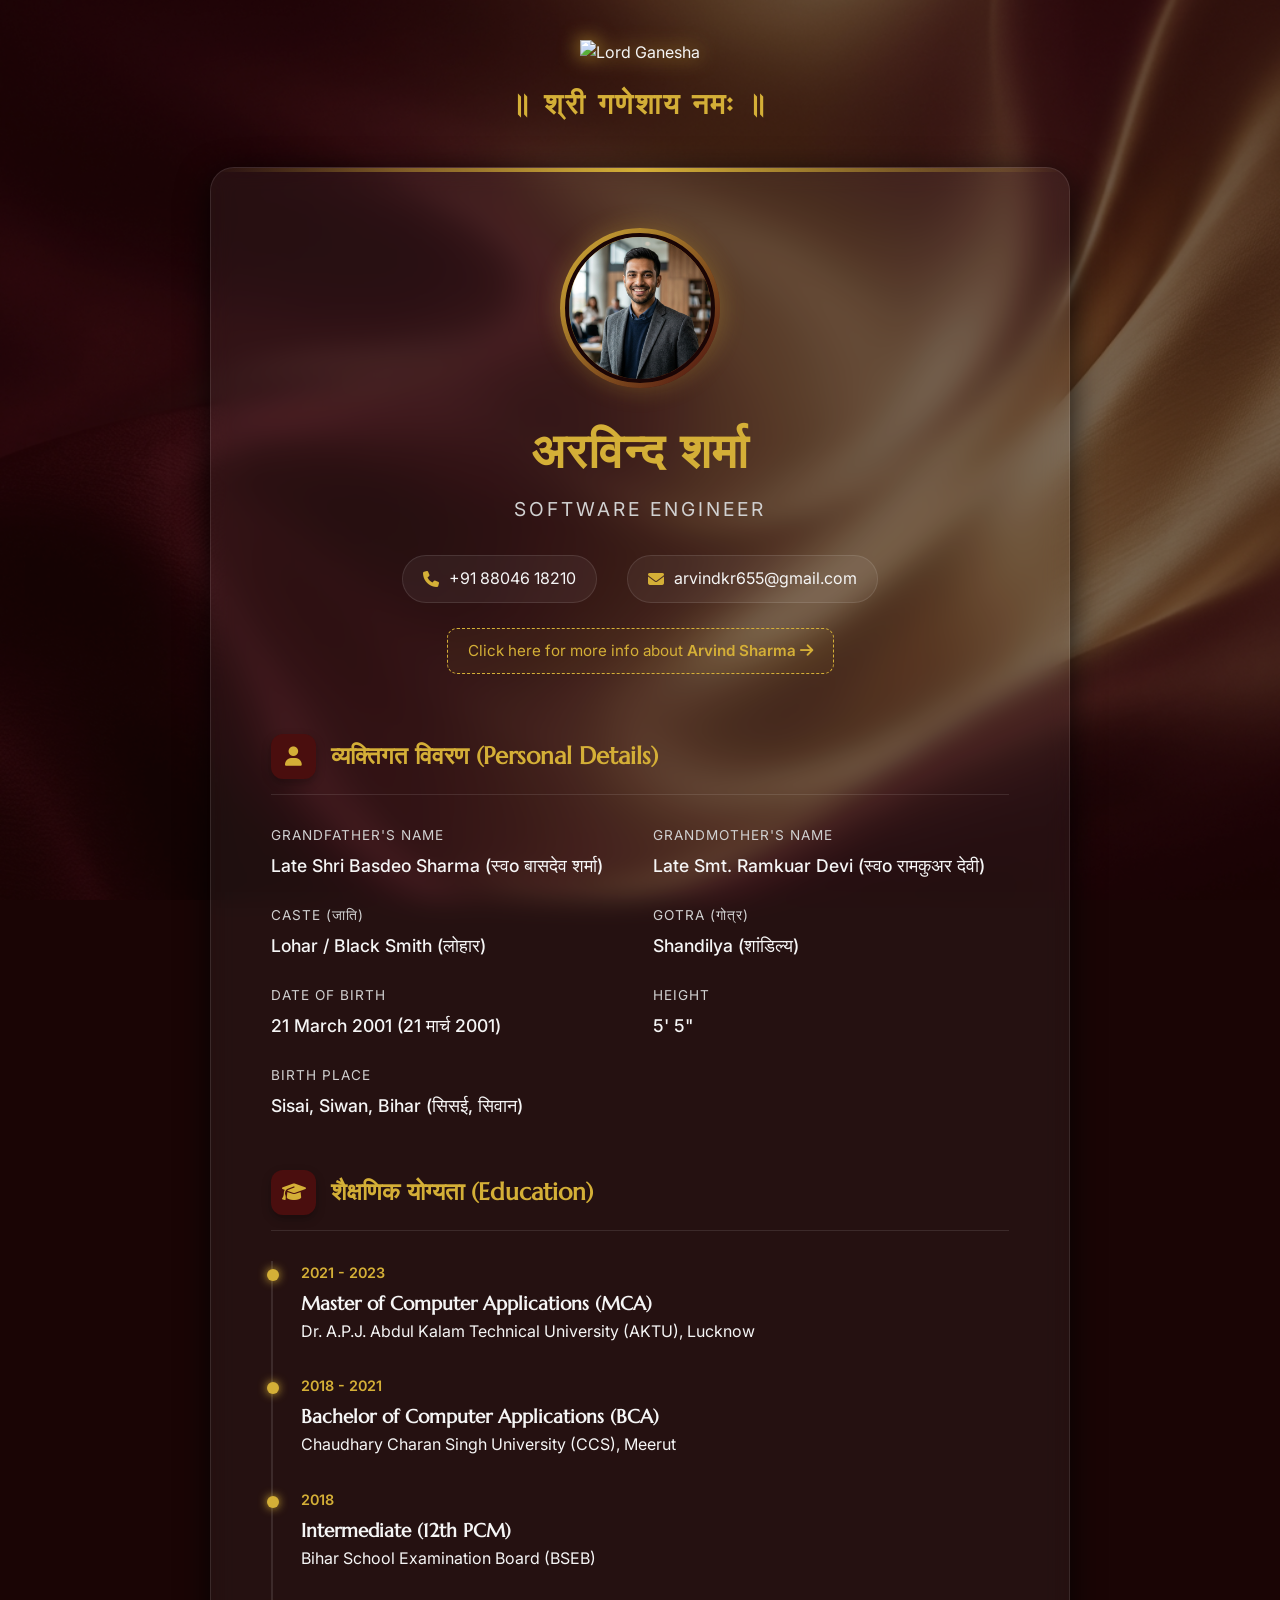
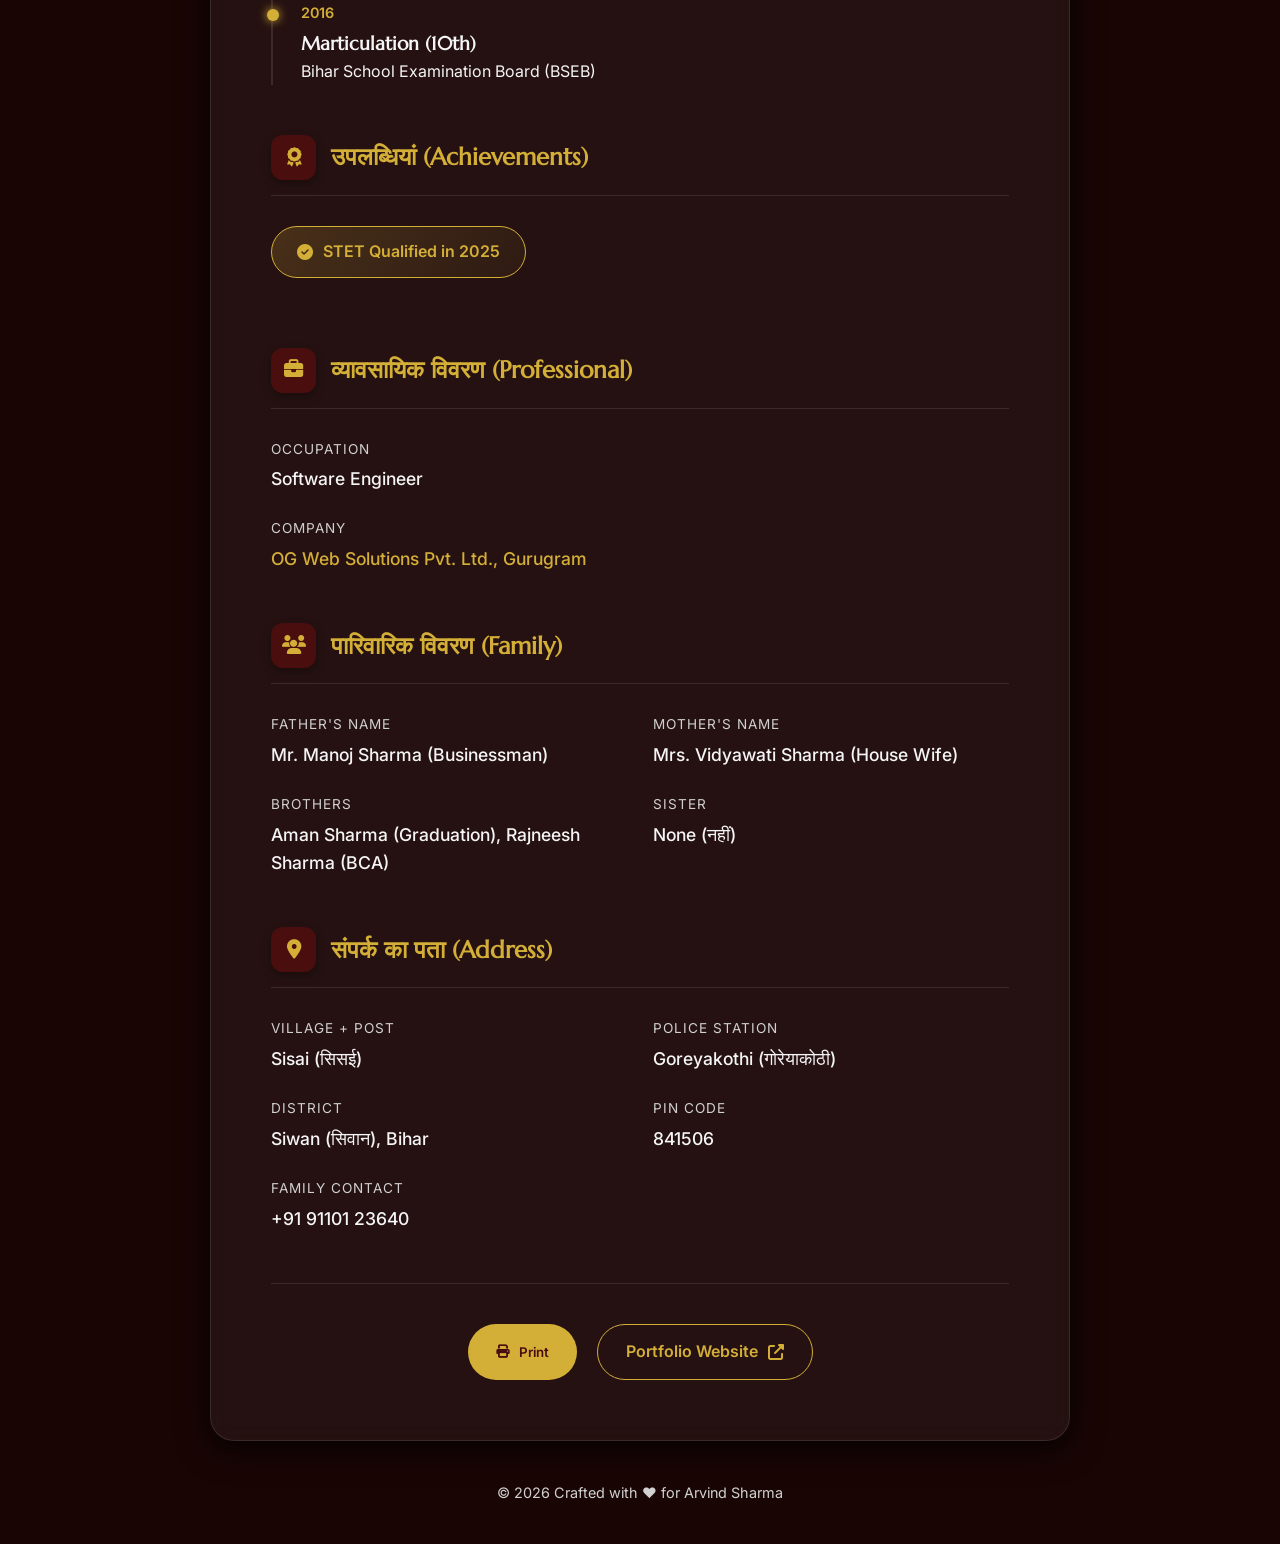
==== biodata.html @ 6a83a0df "today 10/04/2026 1.1" ====
<!DOCTYPE html>
<html lang="en">

<head>
    <meta charset="UTF-8">
    <meta name="viewport" content="width=device-width, initial-scale=1.0">
    <title>certificate | Biodata</title>
    <meta name="description" content="Personal Biodata and Professional Portfolio of Arvind Sharma, Software Engineer.">
    <!-- Google Fonts -->
    <link rel="preconnect" href="https://fonts.googleapis.com">
    <link rel="preconnect" href="https://fonts.gstatic.com" crossorigin>
    <link href="https://fonts.googleapis.com/css2?family=Marcellus&family=Inter:wght@300;400;500;600&display=swap"
        rel="stylesheet">
    <!-- Font Awesome -->
    <link rel="stylesheet" href="https://cdnjs.cloudflare.com/ajax/libs/font-awesome/6.4.0/css/all.min.css">
    <link rel="stylesheet" href="style.css">
</head>

<body>
    <div class="bg-overlay"></div>

    <div class="container">
        <!-- Religious Header -->
        <header class="header animate-fade-down">
            <div class="ganesha-icon">
                <img src="https://cdn-icons-png.flaticon.com/512/3224/3224094.png" alt="Lord Ganesha" id="ganesha-img">
            </div>
            <h2 class="salutation">॥ श्री गणेशाय नमः ॥</h2>
        </header>

        <main class="main-card animate-fade-up">
            <!-- Hero Section -->
            <section class="hero">
                <div class="profile-container">
                    <a href="https://bbcacademy.in/arvind/" target="_blank">
                        <img src="profile.png" alt="Arvind Sharma" class="profile-img">
                    </a>
                </div>
                <h1 class="name"><a href="https://bbcacademy.in/arvind/" target="_blank">अरविन्द शर्मा</a></h1>
                <p class="designation">Software Engineer</p>

                <div class="quick-contact">
                    <a href="tel:+918804618210" class="contact-link"><i class="fas fa-phone"></i> +91 88046 18210</a>
                    <a href="mailto:arvindkr655@gmail.com" class="contact-link"><i class="fas fa-envelope"></i>
                        arvindkr655@gmail.com</a>
                </div>

                <div class="cta-link">
                    <a href="https://bbcacademy.in/arvind/" target="_blank" class="portfolio-btn">
                        Click here for more info about <span>Arvind Sharma</span> <i class="fas fa-arrow-right"></i>
                    </a>
                </div>
            </section>

            <!-- Personal Details (व्यक्तिगत विवरण) -->
            <section class="info-section">
                <div class="section-header">
                    <span class="icon-wrap"><i class="fas fa-user"></i></span>
                    <h2>व्यक्तिगत विवरण (Personal Details)</h2>
                </div>
                <div class="info-grid">
                    <div class="info-item">
                        <label>Grandfather's Name</label>
                        <span>Late Shri Basdeo Sharma (स्वo बासदेव शर्मा)</span>
                    </div>
                    <div class="info-item">
                        <label>Grandmother's Name</label>
                        <span>Late Smt. Ramkuar Devi (स्वo रामकुअर देवी)</span>
                    </div>
                    <div class="info-item">
                        <label>Caste (जाति)</label>
                        <span>Lohar / Black Smith (लोहार)</span>
                    </div>
                    <div class="info-item">
                        <label>Gotra (गोत्र)</label>
                        <span>Shandilya (शांडिल्य)</span>
                    </div>
                    <div class="info-item">
                        <label>Date of Birth</label>
                        <span>21 March 2001 (21 मार्च 2001)</span>
                    </div>
                    <div class="info-item">
                        <label>Height</label>
                        <span>5' 5"</span>
                    </div>
                    <div class="info-item">
                        <label>Birth Place</label>
                        <span>Sisai, Siwan, Bihar (सिसई, सिवान)</span>
                    </div>
                </div>
            </section>

            <!-- Educational Qualification -->
            <section class="info-section">
                <div class="section-header">
                    <span class="icon-wrap"><i class="fas fa-graduation-cap"></i></span>
                    <h2>शैक्षणिक योग्यता (Education)</h2>
                </div>
                <div class="timeline">
                    <div class="timeline-item">
                        <div class="timeline-year">2021 - 2023</div>
                        <div class="timeline-content">
                            <h3>Master of Computer Applications (MCA)</h3>
                            <p>Dr. A.P.J. Abdul Kalam Technical University (AKTU), Lucknow</p>
                        </div>
                    </div>
                    <div class="timeline-item">
                        <div class="timeline-year">2018 - 2021</div>
                        <div class="timeline-content">
                            <h3>Bachelor of Computer Applications (BCA)</h3>
                            <p>Chaudhary Charan Singh University (CCS), Meerut</p>
                        </div>
                    </div>
                    <div class="timeline-item">
                        <div class="timeline-year">2018</div>
                        <div class="timeline-content">
                            <h3>Intermediate (12th PCM)</h3>
                            <p>Bihar School Examination Board (BSEB)</p>
                        </div>
                    </div>
                    <div class="timeline-item">
                        <div class="timeline-year">2016</div>
                        <div class="timeline-content">
                            <h3>Marticulation (10th)</h3>
                            <p>Bihar School Examination Board (BSEB)</p>
                        </div>
                    </div>
                </div>
            </section>

            <!-- Professional / Achievements -->
            <section class="info-section">
                <div class="section-header">
                    <span class="icon-wrap"><i class="fas fa-award"></i></span>
                    <h2>उपलब्धियां (Achievements)</h2>
                </div>
                <div class="achievement-pill">
                    <i class="fas fa-check-circle"></i> STET Qualified in 2025
                </div>
            </section>

            <!-- Professional Details -->
            <section class="info-section">
                <div class="section-header">
                    <span class="icon-wrap"><i class="fas fa-briefcase"></i></span>
                    <h2>व्यावसायिक विवरण (Professional)</h2>
                </div>
                <div class="info-grid full">
                    <div class="info-item">
                        <label>Occupation</label>
                        <span>Software Engineer</span>
                    </div>
                    <div class="info-item">
                        <label>Company</label>
                        <span><a href="https://www.ogwebsolutions.com/" target="_blank" class="company-link">OG Web
                                Solutions Pvt. Ltd., Gurugram</a></span>
                    </div>
                </div>
            </section>

            <!-- Family Background -->
            <section class="info-section">
                <div class="section-header">
                    <span class="icon-wrap"><i class="fas fa-users"></i></span>
                    <h2>पारिवारिक विवरण (Family)</h2>
                </div>
                <div class="info-grid">
                    <div class="info-item">
                        <label>Father's Name</label>
                        <span>Mr. Manoj Sharma (Businessman)</span>
                    </div>
                    <div class="info-item">
                        <label>Mother's Name</label>
                        <span>Mrs. Vidyawati Sharma (House Wife)</span>
                    </div>
                    <div class="info-item">
                        <label>Brothers</label>
                        <span>Aman Sharma (Graduation), Rajneesh Sharma (BCA)</span>
                    </div>
                    <div class="info-item">
                        <label>Sister</label>
                        <span>None (नहीं)</span>
                    </div>
                </div>
            </section>

            <!-- Address -->
            <section class="info-section">
                <div class="section-header">
                    <span class="icon-wrap"><i class="fas fa-map-marker-alt"></i></span>
                    <h2>संपर्क का पता (Address)</h2>
                </div>
                <div class="info-grid">
                    <div class="info-item">
                        <label>Village + Post</label>
                        <span>Sisai (सिसई)</span>
                    </div>
                    <div class="info-item">
                        <label>Police Station</label>
                        <span>Goreyakothi (गोरेयाकोठी)</span>
                    </div>
                    <div class="info-item">
                        <label>District</label>
                        <span>Siwan (सिवान), Bihar</span>
                    </div>
                    <div class="info-item">
                        <label>PIN Code</label>
                        <span>841506</span>
                    </div>
                    <div class="info-item">
                        <label>Family Contact</label>
                        <span>+91 91101 23640</span>
                    </div>
                </div>
            </section>

            <!-- Footer Actions -->
            <div class="footer-actions">
                <button onclick="window.print()" class="btn btn-primary"><i class="fas fa-print"></i> Print</button>
                <a href="https://bbcacademy.in/arvind/" target="_blank" class="btn btn-secondary">Portfolio Website <i
                        class="fas fa-external-link-alt"></i></a>
            </div>
        </main>

        <footer class="footer">
            <p>&copy; 2026 Crafted with ❤️ for Arvind Sharma</p>
        </footer>
    </div>

    <!-- Scroll to Top -->
    <button id="scrollToTop" class="scroll-btn"><i class="fas fa-chevron-up"></i></button>

    <script src="script.js"></script>
</body>

</html>
---- style.css ----
:root {
    --primary: #4a0e0e; /* Deep Burgundy */
    --secondary: #d4af37; /* Metallic Gold */
    --accent: #8b0000;
    --bg-dark: #1a0505;
    --text-main: #f5f5f5;
    --text-muted: #d1d1d1;
    --glass: rgba(255, 255, 255, 0.05);
    --glass-border: rgba(255, 255, 255, 0.1);
    --shadow: 0 8px 32px 0 rgba(0, 0, 0, 0.8);
    --transition: all 0.4s cubic-bezier(0.4, 0, 0.2, 1);
}

* {
    margin: 0;
    padding: 0;
    box-sizing: border-box;
}

body {
    font-family: 'Inter', sans-serif;
    background: var(--bg-dark);
    color: var(--text-main);
    line-height: 1.6;
    overflow-x: hidden;
}

h1, h2, h3, .salutation {
    font-family: 'Marcellus', serif;
}

.bg-overlay {
    position: fixed;
    top: 0;
    left: 0;
    width: 100%;
    height: 100%;
    background: url('bg.png') no-repeat center center/cover;
    opacity: 0.4;
    z-index: -1;
}

.container {
    max-width: 900px;
    margin: 0 auto;
    padding: 40px 20px;
}

/* Header */
.header {
    text-align: center;
    margin-bottom: 40px;
}

.ganesha-icon img {
    width: 80px;
    height: 80px;
    margin-bottom: 15px;
    filter: drop-shadow(0 0 10px var(--secondary));
    animation: pulse 3s infinite ease-in-out;
}

.salutation {
    color: var(--secondary);
    font-size: 1.8rem;
    letter-spacing: 2px;
}

/* Main Card */
.main-card {
    background: var(--glass);
    backdrop-filter: blur(12px);
    -webkit-backdrop-filter: blur(12px);
    border: 1px solid var(--glass-border);
    border-radius: 24px;
    padding: 60px;
    box-shadow: var(--shadow);
    position: relative;
    overflow: hidden;
}

.main-card::before {
    content: '';
    position: absolute;
    top: 0;
    left: 0;
    width: 100%;
    height: 4px;
    background: linear-gradient(90deg, transparent, var(--secondary), transparent);
}

/* Hero Section */
.hero {
    text-align: center;
    margin-bottom: 60px;
}

.profile-container {
    width: 160px;
    height: 160px;
    margin: 0 auto 25px;
    border-radius: 50%;
    padding: 5px;
    background: linear-gradient(135deg, var(--secondary), var(--primary));
    box-shadow: 0 0 25px rgba(212, 175, 55, 0.3);
}

.profile-img {
    width: 100%;
    height: 100%;
    border-radius: 50%;
    object-fit: cover;
    border: 4px solid var(--bg-dark);
}

.name {
    font-size: 3rem;
    color: var(--secondary);
    margin-bottom: 5px;
    letter-spacing: 1px;
}

.name a {
    color: inherit;
    text-decoration: none;
}

.designation {
    font-size: 1.2rem;
    color: var(--text-muted);
    text-transform: uppercase;
    letter-spacing: 3px;
    margin-bottom: 30px;
}

.quick-contact {
    display: flex;
    justify-content: center;
    gap: 30px;
    flex-wrap: wrap;
}

.contact-link {
    color: var(--text-main);
    text-decoration: none;
    font-size: 1rem;
    display: flex;
    align-items: center;
    gap: 10px;
    padding: 10px 20px;
    background: rgba(255, 255, 255, 0.05);
    border-radius: 50px;
    border: 1px solid var(--glass-border);
    transition: var(--transition);
}

.contact-link:hover {
    background: var(--secondary);
    color: var(--primary);
    transform: translateY(-3px);
    box-shadow: 0 5px 15px rgba(212, 175, 55, 0.2);
}

.contact-link i {
    color: var(--secondary);
}

.contact-link:hover i {
    color: var(--primary);
}

.cta-link {
    margin-top: 25px;
}

.portfolio-btn {
    display: inline-block;
    color: var(--secondary);
    text-decoration: none;
    font-size: 0.95rem;
    padding: 10px 20px;
    border: 1px dashed var(--secondary);
    border-radius: 10px;
    background: rgba(212, 175, 55, 0.05);
    transition: var(--transition);
}

.portfolio-btn span {
    font-weight: 600;
}

.portfolio-btn:hover {
    background: var(--secondary);
    color: var(--primary);
    transform: translateY(-2px);
}

/* Info Sections */
.info-section {
    margin-bottom: 50px;
}

.section-header {
    display: flex;
    align-items: center;
    gap: 15px;
    margin-bottom: 30px;
    border-bottom: 1px solid var(--glass-border);
    padding-bottom: 15px;
}

.icon-wrap {
    width: 45px;
    height: 45px;
    background: var(--primary);
    border-radius: 12px;
    display: flex;
    align-items: center;
    justify-content: center;
    color: var(--secondary);
    font-size: 1.2rem;
    box-shadow: 0 4px 10px rgba(0, 0, 0, 0.3);
}

.section-header h2 {
    color: var(--secondary);
    font-size: 1.5rem;
}

/* Achievement Pill */
.achievement-pill {
    display: inline-flex;
    align-items: center;
    gap: 10px;
    background: linear-gradient(135deg, rgba(212, 175, 55, 0.2), rgba(212, 175, 55, 0.05));
    padding: 12px 25px;
    border-radius: 50px;
    border: 1px solid var(--secondary);
    color: var(--secondary);
    font-weight: 600;
    margin-bottom: 20px;
}

/* Info Grid */
.info-grid {
    display: grid;
    grid-template-columns: repeat(2, 1fr);
    gap: 25px;
}

.info-grid.full {
    grid-template-columns: 1fr;
}

.info-item {
    display: flex;
    flex-direction: column;
    gap: 5px;
}

.info-item label {
    font-size: 0.85rem;
    color: var(--text-muted);
    text-transform: uppercase;
    letter-spacing: 1px;
}

.info-item span {
    font-size: 1.1rem;
    font-weight: 500;
}

.company-link {
    color: var(--secondary);
    text-decoration: none;
    border-bottom: 1px solid transparent;
    transition: var(--transition);
}

.company-link:hover {
    border-bottom: 1px solid var(--secondary);
}

/* Timeline */
.timeline {
    position: relative;
    padding-left: 30px;
}

.timeline::before {
    content: '';
    position: absolute;
    left: 0;
    top: 0;
    height: 100%;
    width: 2px;
    background: var(--glass-border);
}

.timeline-item {
    position: relative;
    margin-bottom: 30px;
}

.timeline-item::after {
    content: '';
    position: absolute;
    left: -34.5px;
    top: 8px;
    width: 12px;
    height: 12px;
    background: var(--secondary);
    border-radius: 50%;
    box-shadow: 0 0 10px var(--secondary);
}

.timeline-year {
    font-weight: 600;
    color: var(--secondary);
    font-size: 0.9rem;
    margin-bottom: 5px;
}

/* Address Box */
.address-box {
    background: rgba(255, 255, 255, 0.03);
    padding: 25px;
    border-radius: 15px;
    border-left: 4px solid var(--secondary);
}

/* Footer Actions */
.footer-actions {
    display: flex;
    justify-content: center;
    gap: 20px;
    margin-top: 40px;
    padding-top: 40px;
    border-top: 1px solid var(--glass-border);
}

.btn {
    padding: 14px 28px;
    border-radius: 50px;
    text-decoration: none;
    font-weight: 600;
    cursor: pointer;
    transition: var(--transition);
    display: flex;
    align-items: center;
    gap: 10px;
    font-family: 'Inter', sans-serif;
}

.btn-primary {
    background: var(--secondary);
    color: var(--primary);
    border: none;
}

.btn-secondary {
    background: transparent;
    color: var(--secondary);
    border: 1px solid var(--secondary);
}

.btn:hover {
    transform: translateY(-3px) scale(1.05);
    box-shadow: 0 10px 20px rgba(212, 175, 55, 0.2);
}

/* Footer */
.footer {
    text-align: center;
    margin-top: 40px;
    color: var(--text-muted);
    font-size: 0.9rem;
}

/* Scroll to Top */
.scroll-btn {
    position: fixed;
    bottom: 30px;
    right: 30px;
    width: 50px;
    height: 50px;
    background: var(--secondary);
    color: var(--primary);
    border: none;
    border-radius: 50%;
    cursor: pointer;
    font-size: 1.2rem;
    display: none;
    align-items: center;
    justify-content: center;
    box-shadow: 0 5px 15px rgba(0, 0, 0, 0.3);
    transition: var(--transition);
    z-index: 1000;
}

.scroll-btn:hover {
    transform: translateY(-5px);
    box-shadow: 0 8px 20px rgba(212, 175, 55, 0.4);
}

/* Animations */
.animate-fade-up {
    animation: fadeUp 1s forwards cubic-bezier(0.25, 0.46, 0.45, 0.94);
}

.animate-fade-down {
    animation: fadeDown 1s forwards cubic-bezier(0.25, 0.46, 0.45, 0.94);
}

@keyframes fadeUp {
    from { opacity: 0; transform: translateY(30px); }
    to { opacity: 1; transform: translateY(0); }
}

@keyframes fadeDown {
    from { opacity: 0; transform: translateY(-30px); }
    to { opacity: 1; transform: translateY(0); }
}

@keyframes pulse {
    0%, 100% { transform: scale(1); opacity: 1; }
    50% { transform: scale(1.1); opacity: 0.8; }
}

/* Mobile Responsive */
@media (max-width: 768px) {
    .main-card {
        padding: 30px 20px;
    }
    
    .name {
        font-size: 2.2rem;
    }
    
    .info-grid {
        grid-template-columns: 1fr;
    }
    
    .quick-contact {
        gap: 15px;
    }
}

/* Print Styles */
@media print {
    body { background: white; color: black; }
    .bg-overlay, .footer-actions, .footer, .scroll-btn, .cta-link { display: none; }
    .main-card { 
        background: white; 
        box-shadow: none; 
        border: none; 
        color: black;
        padding: 0;
    }
    .main-card h1 a { color: black !important; text-decoration: none; pointer-events: none; }
    .container { max-width: 100%; padding: 0; }
    .salutation, .name, .section-header h2, .timeline-year, .icon-wrap, .btn-primary, .achievement-pill { color: black !important; }
    .icon-wrap, .achievement-pill { background: transparent; border: 1px solid #ccc; }
    .main-card::before { display: none; }
    .contact-link { border: none; padding: 0; background: transparent; }
}
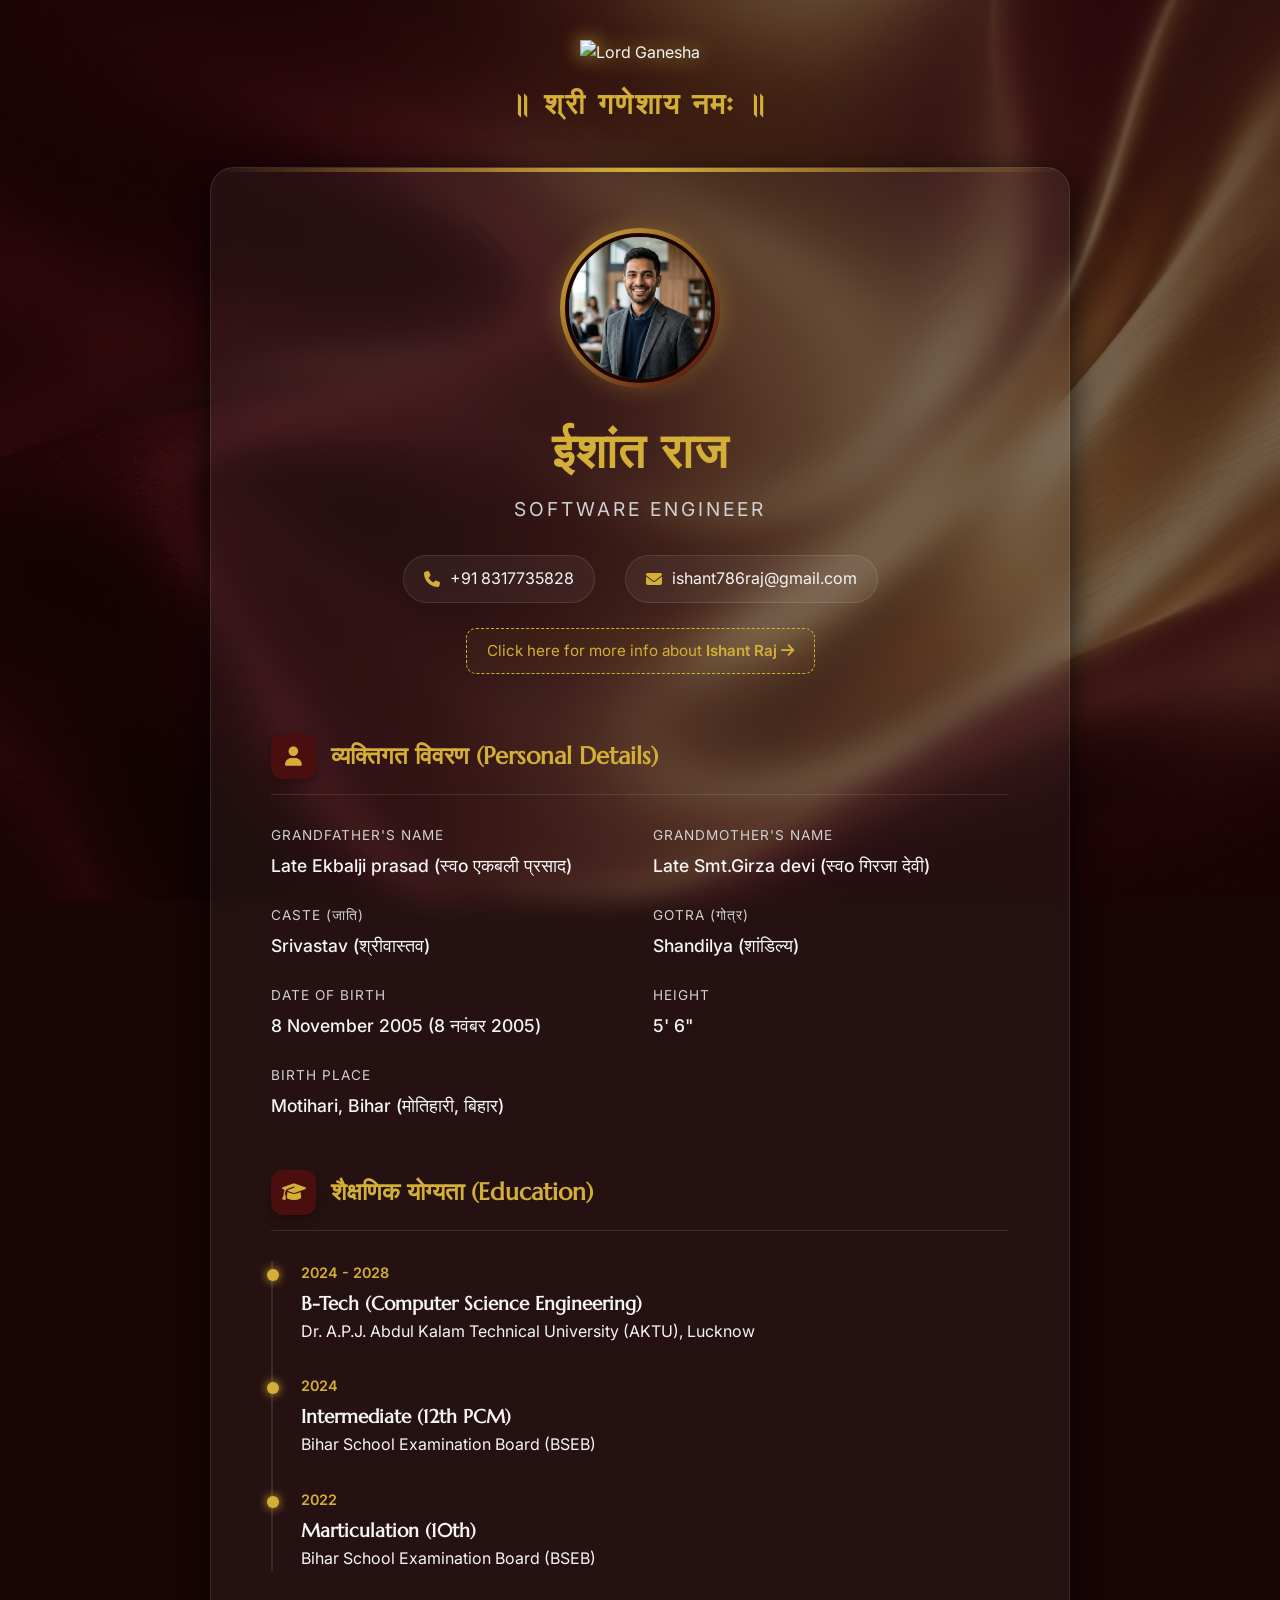
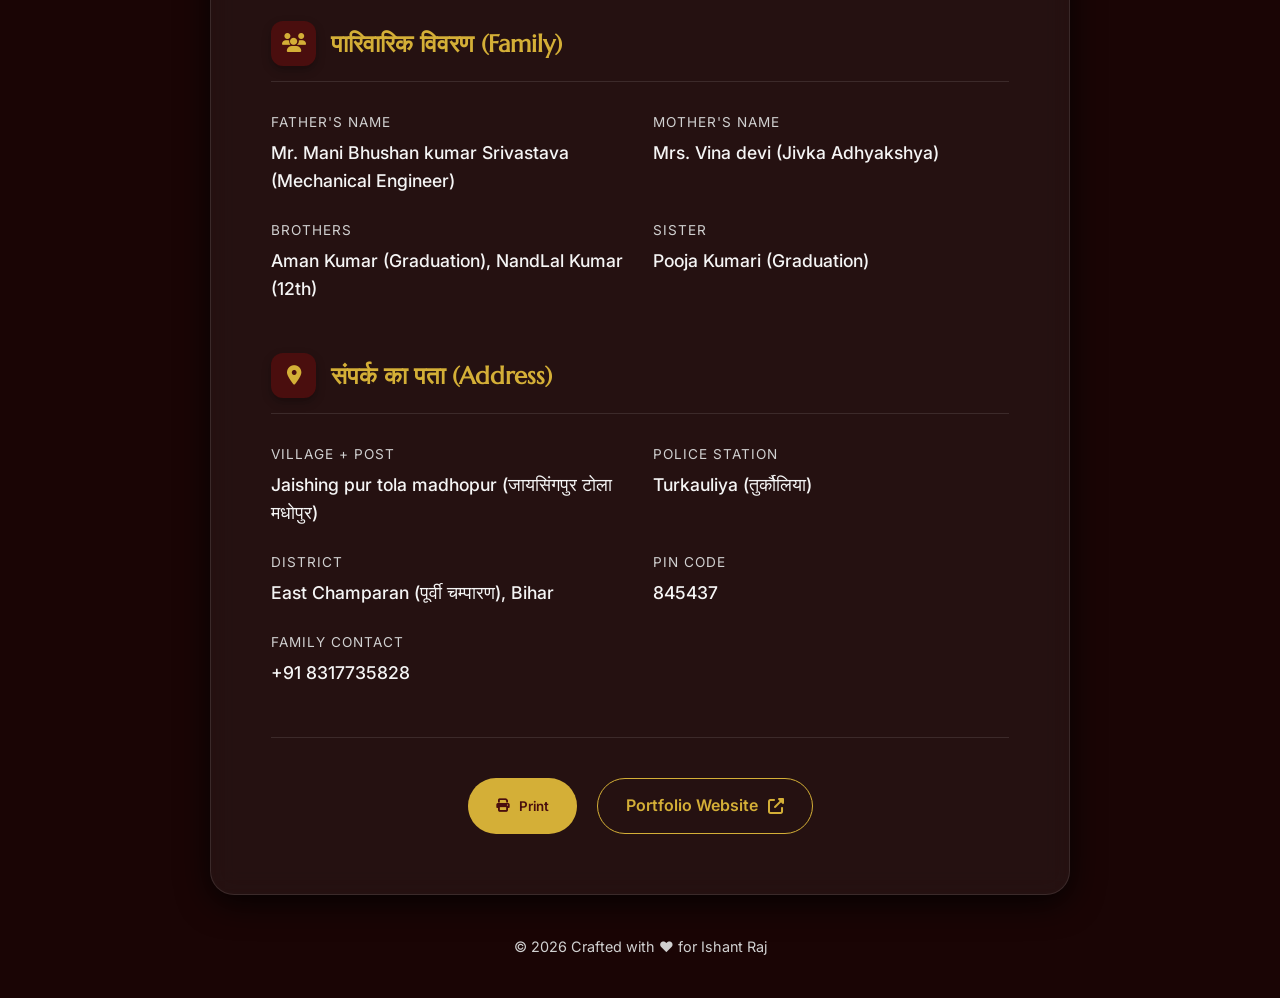
==== commit 0608cb21: "Today 10/04/2026 1.2" ====
--- a/biodata.html
+++ b/biodata.html
@@ -4,8 +4,8 @@
 <head>
     <meta charset="UTF-8">
     <meta name="viewport" content="width=device-width, initial-scale=1.0">
-    <title>certificate | Biodata</title>
-    <meta name="description" content="Personal Biodata and Professional Portfolio of Arvind Sharma, Software Engineer.">
+    <title>Personal Biodata and Professional Portfolio | Ishant Raj</title>
+    <meta name="description" content="Personal Biodata and Professional Portfolio of Ishant Raj, Software Engineer.">
     <!-- Google Fonts -->
     <link rel="preconnect" href="https://fonts.googleapis.com">
     <link rel="preconnect" href="https://fonts.gstatic.com" crossorigin>
@@ -32,22 +32,24 @@
             <!-- Hero Section -->
             <section class="hero">
                 <div class="profile-container">
-                    <a href="https://bbcacademy.in/arvind/" target="_blank">
-                        <img src="profile.png" alt="Arvind Sharma" class="profile-img">
+                    <a href="https://ishant-raj-2006.github.io/Ishant-repo/html/index.html" target="_blank">
+                        <img src="profile.png" alt="Ishant Raj" class="profile-img">
                     </a>
                 </div>
-                <h1 class="name"><a href="https://bbcacademy.in/arvind/" target="_blank">अरविन्द शर्मा</a></h1>
+                <h1 class="name"><a href="https://ishant-raj-2006.github.io/Ishant-repo/html/index.html"
+                        target="_blank">ईशांत राज</a></h1>
                 <p class="designation">Software Engineer</p>
 
                 <div class="quick-contact">
-                    <a href="tel:+918804618210" class="contact-link"><i class="fas fa-phone"></i> +91 88046 18210</a>
-                    <a href="mailto:arvindkr655@gmail.com" class="contact-link"><i class="fas fa-envelope"></i>
-                        arvindkr655@gmail.com</a>
+                    <a href="tel:+918317735828" class="contact-link"><i class="fas fa-phone"></i> +91 8317735828</a>
+                    <a href="mailto:ishant786raj@gmail.com" class="contact-link"><i class="fas fa-envelope"></i>
+                        ishant786raj@gmail.com</a>
                 </div>
 
                 <div class="cta-link">
-                    <a href="https://bbcacademy.in/arvind/" target="_blank" class="portfolio-btn">
-                        Click here for more info about <span>Arvind Sharma</span> <i class="fas fa-arrow-right"></i>
+                    <a href="https://ishant-raj-2006.github.io/Ishant-repo/html/index.html" target="_blank"
+                        class="portfolio-btn">
+                        Click here for more info about <span>Ishant Raj</span> <i class="fas fa-arrow-right"></i>
                     </a>
                 </div>
             </section>
@@ -61,15 +63,15 @@
                 <div class="info-grid">
                     <div class="info-item">
                         <label>Grandfather's Name</label>
-                        <span>Late Shri Basdeo Sharma (स्वo बासदेव शर्मा)</span>
+                        <span>Late Ekbalji prasad (स्वo एकबली प्रसाद)</span>
                     </div>
                     <div class="info-item">
                         <label>Grandmother's Name</label>
-                        <span>Late Smt. Ramkuar Devi (स्वo रामकुअर देवी)</span>
+                        <span>Late Smt.Girza devi (स्वo गिरजा देवी)</span>
                     </div>
                     <div class="info-item">
                         <label>Caste (जाति)</label>
-                        <span>Lohar / Black Smith (लोहार)</span>
+                        <span> Srivastav (श्रीवास्तव)</span>
                     </div>
                     <div class="info-item">
                         <label>Gotra (गोत्र)</label>
@@ -77,15 +79,15 @@
                     </div>
                     <div class="info-item">
                         <label>Date of Birth</label>
-                        <span>21 March 2001 (21 मार्च 2001)</span>
+                        <span>8 November 2005 (8 नवंबर 2005)</span>
                     </div>
                     <div class="info-item">
                         <label>Height</label>
-                        <span>5' 5"</span>
+                        <span>5' 6"</span>
                     </div>
                     <div class="info-item">
                         <label>Birth Place</label>
-                        <span>Sisai, Siwan, Bihar (सिसई, सिवान)</span>
+                        <span>Motihari, Bihar (मोतिहारी, बिहार)</span>
                     </div>
                 </div>
             </section>
@@ -98,28 +100,28 @@
                 </div>
                 <div class="timeline">
                     <div class="timeline-item">
-                        <div class="timeline-year">2021 - 2023</div>
-                        <div class="timeline-content">
-                            <h3>Master of Computer Applications (MCA)</h3>
+                        <div class="timeline-year">2024 - 2028</div>
+                        <div class="timeline-content">
+                            <h3>B-Tech (Computer Science Engineering)</h3>
                             <p>Dr. A.P.J. Abdul Kalam Technical University (AKTU), Lucknow</p>
                         </div>
                     </div>
-                    <div class="timeline-item">
-                        <div class="timeline-year">2018 - 2021</div>
+                    <!-- <div class="timeline-item">
+                        <div class="timeline-year">2021 - 2024</div>
                         <div class="timeline-content">
                             <h3>Bachelor of Computer Applications (BCA)</h3>
                             <p>Chaudhary Charan Singh University (CCS), Meerut</p>
                         </div>
-                    </div>
+                    </div> -->
                     <div class="timeline-item">
-                        <div class="timeline-year">2018</div>
+                        <div class="timeline-year">2024</div>
                         <div class="timeline-content">
                             <h3>Intermediate (12th PCM)</h3>
                             <p>Bihar School Examination Board (BSEB)</p>
                         </div>
                     </div>
                     <div class="timeline-item">
-                        <div class="timeline-year">2016</div>
+                        <div class="timeline-year">2022</div>
                         <div class="timeline-content">
                             <h3>Marticulation (10th)</h3>
                             <p>Bihar School Examination Board (BSEB)</p>
@@ -129,7 +131,7 @@
             </section>
 
             <!-- Professional / Achievements -->
-            <section class="info-section">
+            <!-- <section class="info-section">
                 <div class="section-header">
                     <span class="icon-wrap"><i class="fas fa-award"></i></span>
                     <h2>उपलब्धियां (Achievements)</h2>
@@ -137,10 +139,10 @@
                 <div class="achievement-pill">
                     <i class="fas fa-check-circle"></i> STET Qualified in 2025
                 </div>
-            </section>
+            </section> -->
 
             <!-- Professional Details -->
-            <section class="info-section">
+            <!-- <section class="info-section">
                 <div class="section-header">
                     <span class="icon-wrap"><i class="fas fa-briefcase"></i></span>
                     <h2>व्यावसायिक विवरण (Professional)</h2>
@@ -156,7 +158,7 @@
                                 Solutions Pvt. Ltd., Gurugram</a></span>
                     </div>
                 </div>
-            </section>
+            </section> -->
 
             <!-- Family Background -->
             <section class="info-section">
@@ -167,19 +169,19 @@
                 <div class="info-grid">
                     <div class="info-item">
                         <label>Father's Name</label>
-                        <span>Mr. Manoj Sharma (Businessman)</span>
+                        <span>Mr. Mani Bhushan kumar Srivastava (Mechanical Engineer)</span>
                     </div>
                     <div class="info-item">
                         <label>Mother's Name</label>
-                        <span>Mrs. Vidyawati Sharma (House Wife)</span>
+                        <span>Mrs. Vina devi (Jivka Adhyakshya)</span>
                     </div>
                     <div class="info-item">
                         <label>Brothers</label>
-                        <span>Aman Sharma (Graduation), Rajneesh Sharma (BCA)</span>
+                        <span>Aman Kumar (Graduation), NandLal Kumar (12th)</span>
                     </div>
                     <div class="info-item">
                         <label>Sister</label>
-                        <span>None (नहीं)</span>
+                        <span>Pooja Kumari (Graduation)</span>
                     </div>
                 </div>
             </section>
@@ -193,23 +195,23 @@
                 <div class="info-grid">
                     <div class="info-item">
                         <label>Village + Post</label>
-                        <span>Sisai (सिसई)</span>
+                        <span>Jaishing pur tola madhopur (जायसिंगपुर टोला मधाेपुर)</span>
                     </div>
                     <div class="info-item">
                         <label>Police Station</label>
-                        <span>Goreyakothi (गोरेयाकोठी)</span>
+                        <span>Turkauliya (तुर्कौलिया)</span>
                     </div>
                     <div class="info-item">
                         <label>District</label>
-                        <span>Siwan (सिवान), Bihar</span>
+                        <span>East Champaran (पूर्वी चम्पारण), Bihar</span>
                     </div>
                     <div class="info-item">
                         <label>PIN Code</label>
-                        <span>841506</span>
+                        <span>845437</span>
                     </div>
                     <div class="info-item">
                         <label>Family Contact</label>
-                        <span>+91 91101 23640</span>
+                        <span>+91 8317735828</span>
                     </div>
                 </div>
             </section>
@@ -217,13 +219,13 @@
             <!-- Footer Actions -->
             <div class="footer-actions">
                 <button onclick="window.print()" class="btn btn-primary"><i class="fas fa-print"></i> Print</button>
-                <a href="https://bbcacademy.in/arvind/" target="_blank" class="btn btn-secondary">Portfolio Website <i
-                        class="fas fa-external-link-alt"></i></a>
+                <a href="https://ishant-raj-2006.github.io/Ishant-repo/html/index.html" target="_blank"
+                    class="btn btn-secondary">Portfolio Website <i class="fas fa-external-link-alt"></i></a>
             </div>
         </main>
 
         <footer class="footer">
-            <p>&copy; 2026 Crafted with ❤️ for Arvind Sharma</p>
+            <p>&copy; 2026 Crafted with ❤️ for Ishant Raj</p>
         </footer>
     </div>
 
@@ -233,4 +235,4 @@
     <script src="script.js"></script>
 </body>
 
-</html>
+</html>
